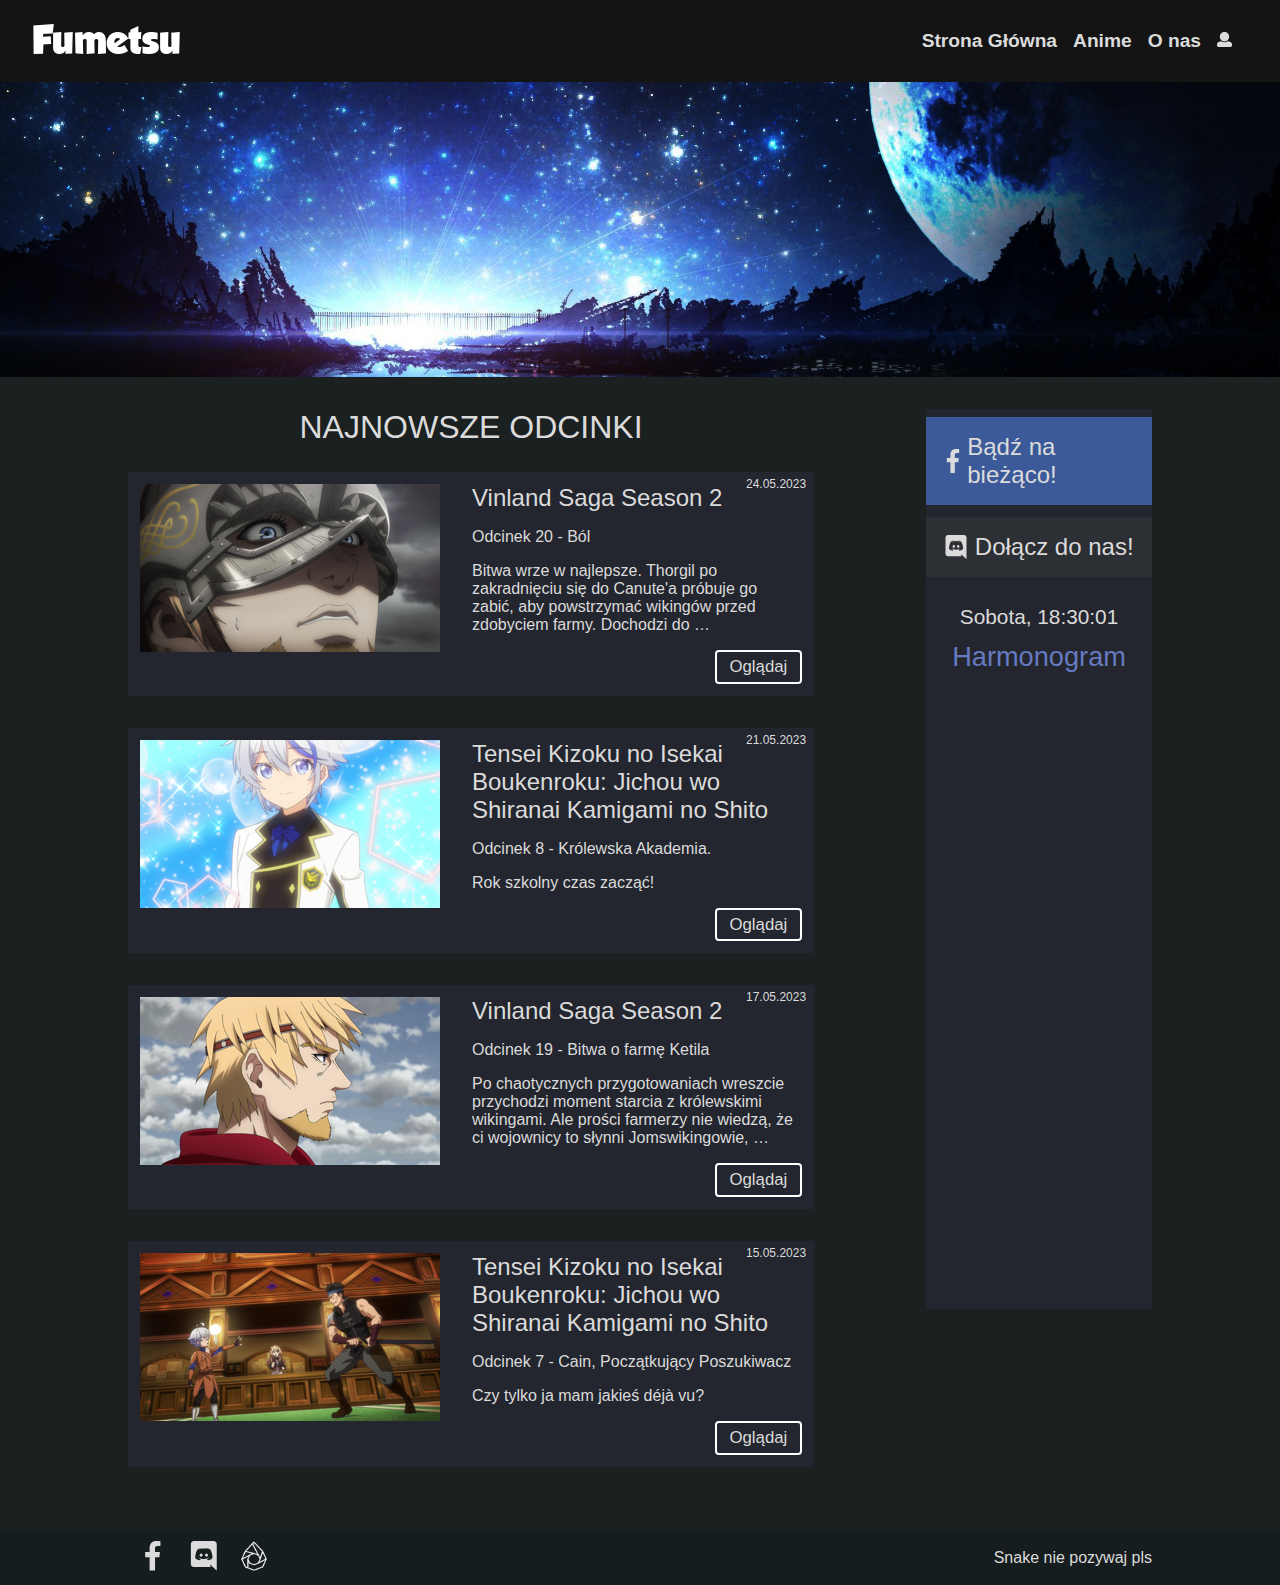
==== index.html @ 69e77e18 "Fix title" ====
<!DOCTYPE html>
<html lang="pl-PL">
<head>
    <meta charset="UTF-8">
    <meta http-equiv="X-UA-Compatible" content="IE=edge">
    <meta name="viewport" content="width=device-width, initial-scale=1.0">
    <title>Fumetsu</title>
    <link rel="stylesheet" href="styles.css">
</head>
<body>
    <div class="wrapper-column">
        <nav class="wrapper-row">
            <div class="wrapper-row">
                <a class="wrapper-row b-hov" href="#">
                    <img src="img/logo.png" alt="Logo">
                </a>
            </div>

            <ul class="wrapper-row">
                <li><a href="#">Strona Główna</a></li>
                <li><a href="#">Anime</a></li>
                <li><a href="#">O nas</a></li>
                <li class="dropdown-icon"><a href="#"><svg role="img" viewBox="0 0 512 512"><path fill="currentColor" d="M256 0c88.366 0 
                    160 71.634 160 160s-71.634 160-160 160S96 248.366 96 160 167.634 0 256 0zm183.283 
                    333.821l-71.313-17.828c-74.923 53.89-165.738 41.864-223.94 0l-71.313 17.828C29.981 
                    344.505 0 382.903 0 426.955V464c0 26.51 21.49 48 48 48h416c26.51 0 
                    48-21.49 48-48v-37.045c0-44.052-29.981-82.45-72.717-93.134z"></path></svg></a>
                    
                    <div class="wrapper-column dropdown">
                        <div class="wrapper-column">
                            <a href="#">Login</a>
                            <a href="#">Rejestracja</a>
                        </div>
                    </div>               
                </li>              
            </ul>

            <ul class="burger">
                <li class="dropdown-icon"><a href="#"><svg role="img" viewBox="0 0 448 512"><path fill="currentColor"
                    d="M16 132h416c8.837 0 16-7.163 16-16V76c0-8.837-7.163-16-16-16H16C7.163 60 0 67.163 0 76v40c0 
                    8.837 7.163 16 16 16zm0 160h416c8.837 0 16-7.163 16-16v-40c0-8.837-7.163-16-16-16H16c-8.837 0-16 
                    7.163-16 16v40c0 8.837 7.163 16 16 16zm0 160h416c8.837 0 16-7.163 16-16v-40c0-8.837-7.163-16-16-16H16c-8.837
                    0-16 7.163-16 16v40c0 8.837 7.163 16 16 16z"></path></svg></a>
                
                    <div class="wrapper-column dropdown-burger">
                        <div class="wrapper-column">
                            <a href="#">Strona Główna</a>
                            <a href="#">Anime</a>
                            <a href="#">O nas</a>
                            <a href="#"><svg role="img" viewBox="0 0 512 512"><path fill="currentColor" d="M256 0c88.366 0 
                                160 71.634 160 160s-71.634 160-160 160S96 248.366 96 160 167.634 0 256 0zm183.283 
                                333.821l-71.313-17.828c-74.923 53.89-165.738 41.864-223.94 0l-71.313 17.828C29.981 
                                344.505 0 382.903 0 426.955V464c0 26.51 21.49 48 48 48h416c26.51 0 
                                48-21.49 48-48v-37.045c0-44.052-29.981-82.45-72.717-93.134z"></path></svg></a>
                        </div>
                    </div>          
                </li>
            </ul>
        </nav>

        <div class="wrapper-row banner">
            <img src="img/banner.png" alt="Banner">
        </div>

        <main class="wrapper-row">
            <div class="wrapper-column left">
                <h2>NAJNOWSZE ODCINKI</h2>

                <div class="wrapper-column cards">
                    <div class="wrapper-row card">
                        <img src="img/card1.png" alt="Card1">

                        <div class="wrapper-column text">
                            <a class="big" href="#">Vinland Saga Season 2</a>
                            <span class="small">Odcinek 20 - Ból</span>
                            <span class="small">Bitwa wrze w najlepsze. Thorgil po zakradnięciu się do Canute'a próbuje go zabić, aby powstrzymać wikingów przed zdobyciem farmy. Dochodzi do …
                            </span>
                            <a class="watch" href="#">Oglądaj</a>
                        </div>

                        <div class="card-date">
                            24.05.2023
                        </div>
                    </div>

                    <div class="wrapper-row card">
                        <img src="img/card2.png" alt="Card2">

                        <div class="wrapper-column text">
                            <a class="big" href="#">Tensei Kizoku no Isekai Boukenroku: Jichou wo Shiranai Kamigami no Shito</a>
                            <span class="small">Odcinek 8 - Królewska Akademia.</span>
                            <span class="small">Rok szkolny czas zacząć!
                            </span>
                            <a class="watch" href="#">Oglądaj</a>
                        </div>

                        <div class="card-date">
                            21.05.2023
                        </div>
                    </div>

                    <div class="wrapper-row card">
                        <img src="img/card3.png" alt="Card3">

                        <div class="wrapper-column text">
                            <a class="big" href="#">Vinland Saga Season 2</a>
                            <span class="small">Odcinek 19 - Bitwa o farmę Ketila</span>
                            <span class="small">Po chaotycznych przygotowaniach wreszcie przychodzi moment starcia z królewskimi wikingami. Ale prości farmerzy nie wiedzą, że ci wojownicy to słynni Jomswikingowie, …
                            </span>
                            <a class="watch" href="#">Oglądaj</a>
                        </div>

                        <div class="card-date">
                            17.05.2023
                        </div>
                    </div>

                    <div class="wrapper-row card">
                        <img src="img/card4.png" alt="Card4">

                        <div class="wrapper-column text">
                            <a class="big" href="#">Tensei Kizoku no Isekai Boukenroku: Jichou wo Shiranai Kamigami no Shito</a>
                            <span class="small">Odcinek 7 - Cain, Początkujący Poszukiwacz</span>
                            <span class="small">Czy tylko ja mam jakieś déjà vu?
                            </span>
                            <a class="watch" href="#">Oglądaj</a>
                        </div>

                        <div class="card-date">
                            15.05.2023
                        </div>
                    </div>
                </div>
            </div>

           
            <div class="wrapper-column right">
                <a class="wrapper-row r-hov" href="https://www.facebook.com/fumetsusubs/" target="_blank">
                    <div class="wrapper-row facebook">
                        <svg role="img" viewBox="0 0 264 512"><path fill="currentColor" d="M76.7 512V283H0v-91h76.7v-71.7C76.7 
                            42.4 124.3 0 193.8 0c33.3 0 61.9 2.5 70.2
                            3.6V85h-48.2c-37.8 0-45.1 18-45.1 44.3V192H256l-11.7 91h-73.6v229"></path></svg>
                        <span>Bądź na bieżąco!</span>
                    </div>
                </a>

                <a class="wrapper-row r-hov " href="https://discord.com/invite/t5phVKT" target="_blank">
                    <div class="wrapper-row discord">
                        <svg role="img" viewBox="0 0 448 512"><path fill="currentColor" d="M297.216 243.2c0 15.616-11.52
                            28.416-26.112 28.416-14.336 0-26.112-12.8-26.112-28.416s11.52-28.416 26.112-28.416c14.592
                            0 26.112 12.8 26.112 28.416zm-119.552-28.416c-14.592 0-26.112 12.8-26.112 28.416s11.776
                            28.416 26.112 28.416c14.592 0 26.112-12.8 26.112-28.416.256-15.616-11.52-28.416-26.112-28.416zM448 
                            52.736V512c-64.494-56.994-43.868-38.128-118.784-107.776l13.568 47.36H52.48C23.552 451.584 0 428.032
                            0 398.848V52.736C0 23.552 23.552 0 52.48 0h343.04C424.448 0 448 23.552 448 52.736zm-72.96
                            242.688c0-82.432-36.864-149.248-36.864-149.248-36.864-27.648-71.936-26.88-71.936-26.88l-3.584
                            4.096c43.52 13.312 63.744 32.512 63.744 32.512-60.811-33.329-132.244-33.335-191.232-7.424-9.472
                            4.352-15.104 7.424-15.104 7.424s21.248-20.224 67.328-33.536l-2.56-3.072s-35.072-.768-71.936
                            26.88c0 0-36.864 66.816-36.864 149.248 0 0 21.504 37.12 78.08 38.912 0 0 9.472-11.52
                            17.152-21.248-32.512-9.728-44.8-30.208-44.8-30.208 3.766 2.636 9.976 6.053 10.496 6.4
                            43.21 24.198 104.588 32.126 159.744 8.96 8.96-3.328 18.944-8.192 29.44-15.104 0 0-12.8 
                            20.992-46.336 30.464 7.68 9.728 16.896 20.736 16.896 20.736 56.576-1.792 78.336-38.912
                            78.336-38.912z"></path></svg>
                        <span>Dołącz do nas!</span>
                    </div>
                </a>
            

                <div class="wrapper-row time">
                    <span>Sobota, 18:30:01</span>
                </div>
                
                <div class="wrapper-row harm">
                    <span>Harmonogram</span>
                </div>
            </div>
        </main>

        <footer class="wrapper-row">
            <div class="wrapper-row">
                <ul class="wrapper-row socials">
                    <li><a class="foot-fb" href="https://www.facebook.com/fumetsusubs/" target="_blank"><svg role="img"
                        viewBox="0 0 264 512"><path fill="currentColor" 
                        d="M76.7 512V283H0v-91h76.7v-71.7C76.7 42.4 124.3 0 193.8 0c33.3 0 61.9 2.5 70.2 3.6V85h-48.2c-37.8
                        0-45.1 18-45.1 44.3V192H256l-11.7 91h-73.6v229"></path></svg>                  
                    </a></li>

                    <li><a class="foot-dc" href="https://discord.com/invite/t5phVKT" target="_blank"><svg role="img" 
                        viewBox="0 0 448 512"><path fill="currentColor" d="M297.216 243.2c0
                        15.616-11.52 28.416-26.112 28.416-14.336 0-26.112-12.8-26.112-28.416s11.52-28.416
                        26.112-28.416c14.592 0 26.112 12.8 26.112 28.416zm-119.552-28.416c-14.592 0-26.112 12.8-26.112
                        28.416s11.776 28.416 26.112 28.416c14.592 0 26.112-12.8
                        26.112-28.416.256-15.616-11.52-28.416-26.112-28.416zM448 
                        52.736V512c-64.494-56.994-43.868-38.128-118.784-107.776l13.568 47.36H52.48C23.552 451.584 0 
                        428.032 0 398.848V52.736C0 23.552 23.552 0 52.48 0h343.04C424.448 0 448 23.552 448 52.736zm-72.96
                        242.688c0-82.432-36.864-149.248-36.864-149.248-36.864-27.648-71.936-26.88-71.936-26.88l-3.584
                        4.096c43.52 13.312 63.744 32.512 63.744 32.512-60.811-33.329-132.244-33.335-191.232-7.424-9.472 
                        4.352-15.104 7.424-15.104 7.424s21.248-20.224 67.328-33.536l-2.56-3.072s-35.072-.768-71.936
                        26.88c0 0-36.864 66.816-36.864 149.248 0 0 21.504 37.12 78.08 38.912 0 0
                        9.472-11.52 17.152-21.248-32.512-9.728-44.8-30.208-44.8-30.208 3.766 2.636 9.976 6.053
                        10.496 6.4 43.21 24.198 104.588 32.126 159.744 8.96 8.96-3.328 18.944-8.192 29.44-15.104 0
                        0-12.8 20.992-46.336 30.464 7.68 9.728 16.896 20.736 16.896 20.736 56.576-1.792 78.336-38.912
                        78.336-38.912z"></path></svg>
                    </a></li>

                    <li><a class="foot-pa" href="https://patronite.pl/fumetsu" target="_blank">
                        <img src="img/patronite.png" alt="Patronite">
                    </a></li>
                </ul>
            </div>

            <div class="wrapper-row legal">
                Snake nie pozywaj pls
            </div>
        </footer>
    </div>

</body>
</html>
---- styles.css ----
html {
    box-sizing: border-box;
}

*, *::before, *::after {
    box-sizing: inherit;
    color: #dbdbdb;
    font-family: Roboto, Impact, Haettenschweiler, 'Arial Narrow Bold', sans-serif;
}

a, a:visited, a:hover, a:active {
    text-decoration: none;
    color: #dbdbdb;
}

ul {
    list-style: none;
    padding: 0;
    margin: 0;
}

body {
    padding: 0;
    margin: 0;
    height: 100vh;
    max-width: 100vw;
}

.wrapper-column {
    display: flex;
    flex-direction: column;
}

.wrapper-row {
    display: flex;
    flex-direction: row;
}

nav {
    background-color: #141414;
    padding: 0.70rem 3rem 0.70rem 2rem;
    justify-content: space-between;
}

nav > ul, .burger {
    align-items: center;
    gap: 1rem;
}

nav > ul li, .burger li {
    font-weight: bold;
    font-size: 1.2rem;
}

nav > ul li a:hover{
    color: #7289DA;
}

nav > ul li svg {
    width:15px; 
    height: 15px;
}

.burger li svg {
    width: 1.5rem;
    height: 1.5rem;
}

nav > ul li a svg path:hover {
    color: #7289DA;
}

.dropdown-icon:hover .dropdown {
    display: flex;
}

.dropdown {
    position: absolute;
    transform: translateX(-6rem);
    display: none;
    background-color: #23262E;
    z-index: 1000;
}

.dropdown-burger {
    position: absolute;
    display: none;
    background-color: #141414;
    width: 100%;
    padding: 1rem;
    text-align: center;
    left: 0;
}

.dropdown-burger div {
    gap: 1rem;
}

.dropdown a {
    background-color: #23262E;
    padding: 0.5rem 2rem 0.5rem 0.5rem;
}

.dropdown div {
    gap: 0.5rem;
}

.dropdown div a {
    font-weight: lighter;
}

.burger {
    display: none;
}

.banner img {
    max-width: 100%;
}

.b-hov:hover {
    opacity: .8;
}

main {
    background-color: #1B2021;
    padding: 2em 10% 4rem ;
    justify-content: space-between;
    gap: 7rem;
}

h2 {
    font-size: 2rem;
    margin-top: 0;
    font-weight: normal;
    align-self: center;
}

.left {
    flex: 1 1 auto;
    max-width: 67%;
}

.cards {
    gap: 2rem;
}

.card {
    background-color:#23262E;
    flex: 0 0 auto;
    max-width: 100%;
    padding: 0.75rem;
    gap: 2rem;
    flex-wrap: wrap;
    position: relative;
}

.card img {
    flex: 0 1 auto;
    align-self: flex-start;
    min-width: 0;
}

.text {
    gap: 1rem;
    flex: 1;
}

.big {
    font-size: 1.5rem;
    max-width: 90%;
}

.card a.watch {
    flex: 0 1 0;
    max-width: fit-content;
    align-self: flex-end;
    justify-self: flex-end;
    background-color: transparent;
    border: 2px solid white;
    color: #dbdbdb;
    font-size: 1.05rem;
    border-radius: 4px;
    padding: 0.3rem 0.8rem;
    
}

.card a.watch:hover {
    border-color: #2b4294;
}

.card-date {
    position: absolute;
    right: 0.5rem;
    top: 0.3rem;
    font-size: 0.75rem;
}

@media only screen and (max-width: 960px) {
    .card-date {
        display: none;
    }
}


.right {
    background-color: #23262E;
    flex: 1 1 auto;
    max-width: 32%;
    max-height: 100vh;
    padding: 0.5rem 0;
    gap: 0.75rem;
}

.facebook, .discord, .time, .harm{
    flex: 1 1 0;
    background-color: #3C5A99;
    padding: 1rem;
    gap: 0.2rem;
    justify-content: center;
    align-items: center;
}

.facebook span, .discord span{
    font-size: 1.5rem;
}

.r-hov:hover {
   background-color: #7289DA;
   opacity: .8;
}

.discord {
    background-color: #2C2F33;
    gap: 0.4rem;
}

.time, .harm  {
    background-color: inherit;
    font-size: 1.3rem;
    padding-bottom: 0;
    flex: 0 1 0;
}

.harm {
    padding-top: 0;
    font-size: 1.7rem;
}

.harm span {
    color: #667ac1;;
}

.right svg {
    height: 1.5rem;
    width: 1.5rem;
}

footer {
    background-color: #161d1f;
    justify-content: space-between;
    padding: 0 8rem;
}

.socials {
    align-items: center;
}

.socials svg, .socials img {
    width: 1.85rem; 
    height: 1.85rem;
}

.socials a {
    display: block;
    padding: 0.65rem 0.65rem;
}

.foot-fb:hover {
    background-color: #3C5A99;
}

.foot-dc:hover {
    background-color: #2C2F33;
}

.foot-pa:hover {
    background-color: #ed1b2d;
}

.legal {
    align-items: center;
}

@media only screen and (max-width: 680px) {
    .right, .legal {
        display: none;
    }

    main {
        justify-content: center;
    }

    .left{
        align-items: center;
    }

    h2, nav ul li {
        text-align: center;
    }

    footer {
        justify-content: center;
        align-items: center;
        padding: 0;
    }

    nav ul.wrapper-row{
        display: none;
    }

    .card {
        overflow: hidden;
        justify-content: center;
        align-items: center;
    }

    .card img {
        flex-shrink:0;
        max-width:100%;
        max-height:100%
    }

    .burger {
        display: flex;
    }

    .dropdown-icon:hover .dropdown-burger {
        display: flex;
    }
}
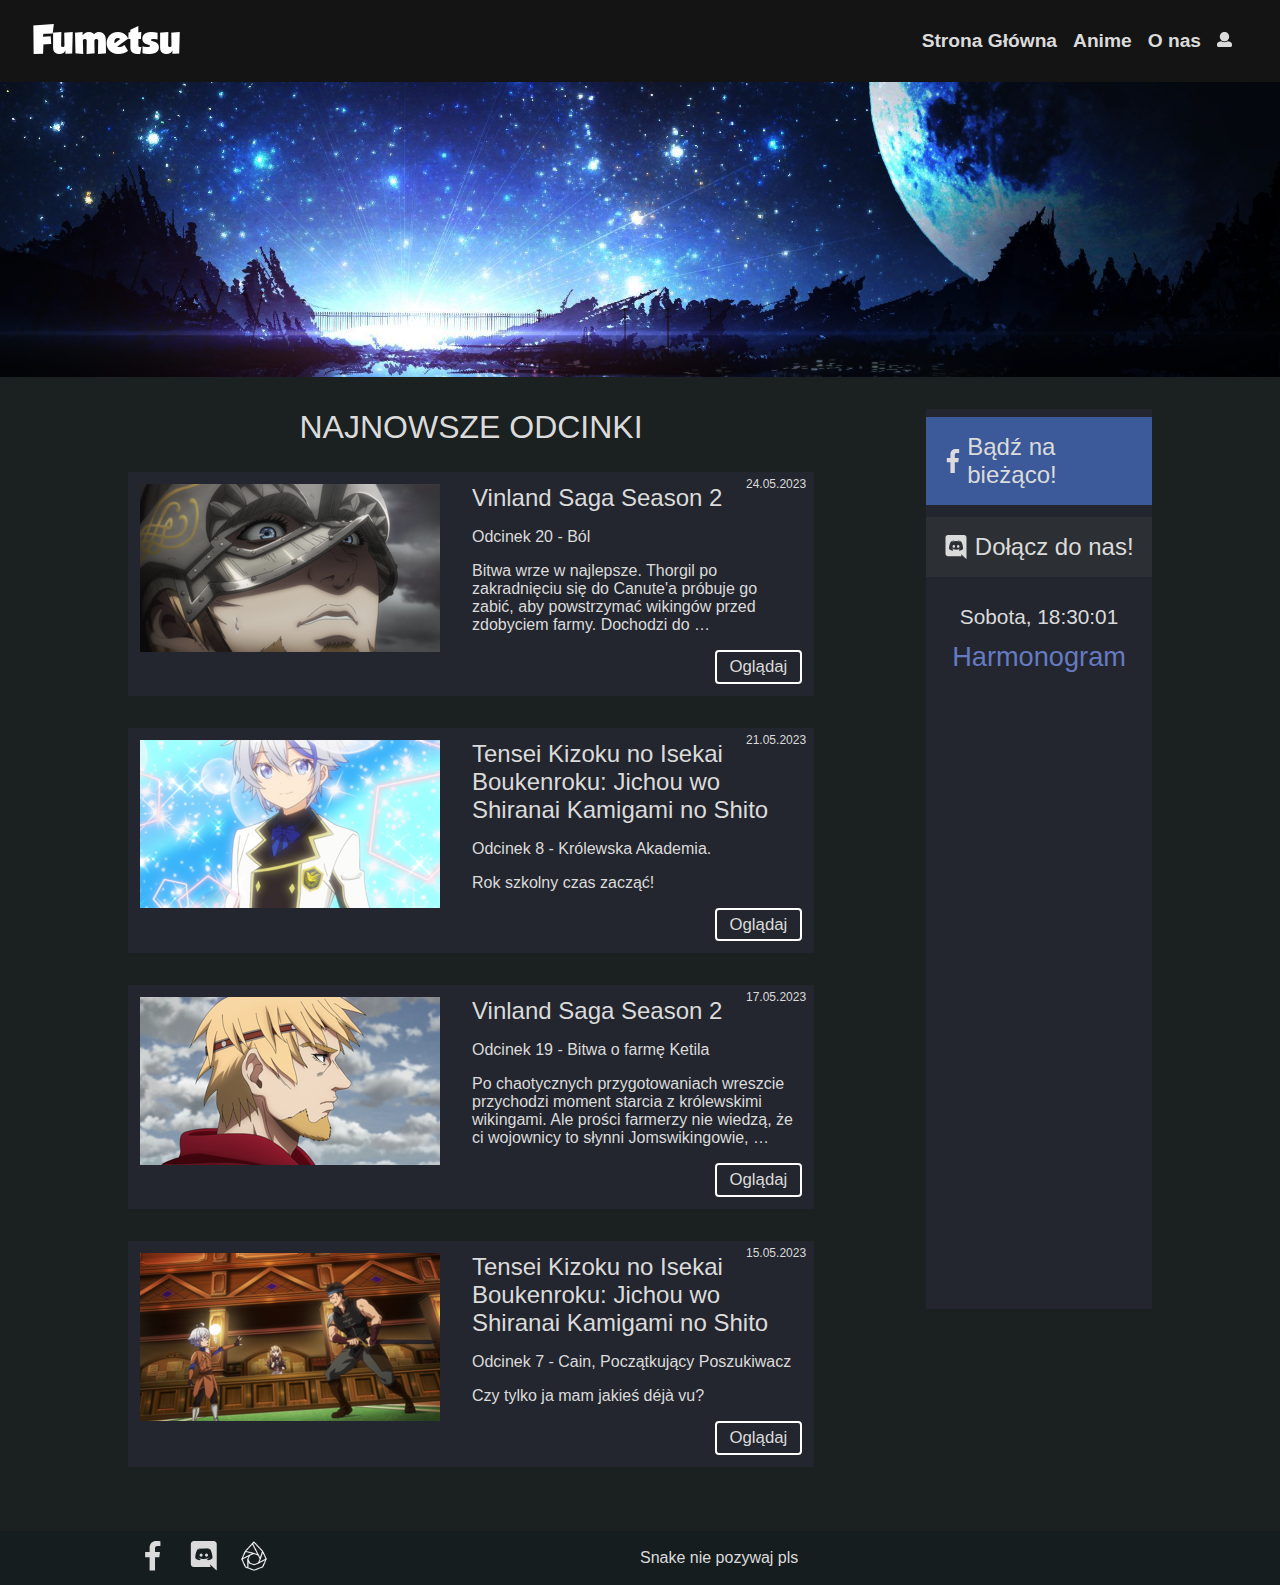
==== commit f7e40f7d: "Fix site scaling" ====
--- a/index.html
+++ b/index.html
@@ -7,17 +7,17 @@
     <title>Fumetsu</title>
     <link rel="stylesheet" href="styles.css">
 </head>
-<body>
+<body class="wrapper-column">
     <div class="wrapper-column">
         <nav class="wrapper-row">
             <div class="wrapper-row">
-                <a class="wrapper-row b-hov" href="#">
+                <a class="wrapper-row b-hov" href="index.html">
                     <img src="img/logo.png" alt="Logo">
                 </a>
             </div>
 
             <ul class="wrapper-row">
-                <li><a href="#">Strona Główna</a></li>
+                <li><a href="index.html">Strona Główna</a></li>
                 <li><a href="#">Anime</a></li>
                 <li><a href="#">O nas</a></li>
                 <li class="dropdown-icon"><a href="#"><svg role="img" viewBox="0 0 512 512"><path fill="currentColor" d="M256 0c88.366 0 
@@ -71,11 +71,11 @@
                         <img src="img/card1.png" alt="Card1">
 
                         <div class="wrapper-column text">
-                            <a class="big" href="#">Vinland Saga Season 2</a>
+                            <a class="big" href="VinlandSagaSeason2.html">Vinland Saga Season 2</a>
                             <span class="small">Odcinek 20 - Ból</span>
                             <span class="small">Bitwa wrze w najlepsze. Thorgil po zakradnięciu się do Canute'a próbuje go zabić, aby powstrzymać wikingów przed zdobyciem farmy. Dochodzi do …
                             </span>
-                            <a class="watch" href="#">Oglądaj</a>
+                            <a class="watch" href="VinlandSagaSeason2.html">Oglądaj</a>
                         </div>
 
                         <div class="card-date">
@@ -103,11 +103,11 @@
                         <img src="img/card3.png" alt="Card3">
 
                         <div class="wrapper-column text">
-                            <a class="big" href="#">Vinland Saga Season 2</a>
+                            <a class="big" href="VinlandSagaSeason2.html">Vinland Saga Season 2</a>
                             <span class="small">Odcinek 19 - Bitwa o farmę Ketila</span>
                             <span class="small">Po chaotycznych przygotowaniach wreszcie przychodzi moment starcia z królewskimi wikingami. Ale prości farmerzy nie wiedzą, że ci wojownicy to słynni Jomswikingowie, …
                             </span>
-                            <a class="watch" href="#">Oglądaj</a>
+                            <a class="watch" href="VinlandSagaSeason2.html">Oglądaj</a>
                         </div>
 
                         <div class="card-date">
--- a/styles.css
+++ b/styles.css
@@ -22,8 +22,12 @@
 body {
     padding: 0;
     margin: 0;
-    height: 100vh;
+    min-height: 100vh;
     max-width: 100vw;
+}
+
+body div {
+    flex: 1;
 }
 
 .wrapper-column {
@@ -115,6 +119,7 @@
 
 .banner img {
     max-width: 100%;
+    flex: 1;
 }
 
 .b-hov:hover {
@@ -126,6 +131,7 @@
     padding: 2em 10% 4rem ;
     justify-content: space-between;
     gap: 7rem;
+    flex: 1;
 }
 
 h2 {
@@ -184,8 +190,12 @@
     
 }
 
-.card a.watch:hover {
+.card a.watch:hover{
     border-color: #2b4294;
+}
+
+.text a.big:hover {
+    color: #2b4294;
 }
 
 .card-date {
@@ -194,13 +204,6 @@
     top: 0.3rem;
     font-size: 0.75rem;
 }
-
-@media only screen and (max-width: 960px) {
-    .card-date {
-        display: none;
-    }
-}
-
 
 .right {
     background-color: #23262E;
@@ -291,9 +294,17 @@
     align-items: center;
 }
 
-@media only screen and (max-width: 680px) {
-    .right, .legal {
+@media only screen and (max-width: 960px) {
+    .card-date {
         display: none;
+    }
+
+    .right {
+        display: none;
+    }
+
+    .left {
+        max-width: 100%;
     }
 
     main {
@@ -306,6 +317,25 @@
 
     h2, nav ul li {
         text-align: center;
+    }
+
+    .card {
+        overflow: hidden;
+        justify-content: center;
+        align-items: center;
+    }
+
+    .card img {
+        flex-shrink:0;
+        max-width:100%;
+        max-height:100%
+    }
+}
+
+
+@media only screen and (max-width: 680px) {
+    .legal {
+        display: none;
     }
 
     footer {
@@ -318,18 +348,6 @@
         display: none;
     }
 
-    .card {
-        overflow: hidden;
-        justify-content: center;
-        align-items: center;
-    }
-
-    .card img {
-        flex-shrink:0;
-        max-width:100%;
-        max-height:100%
-    }
-
     .burger {
         display: flex;
     }
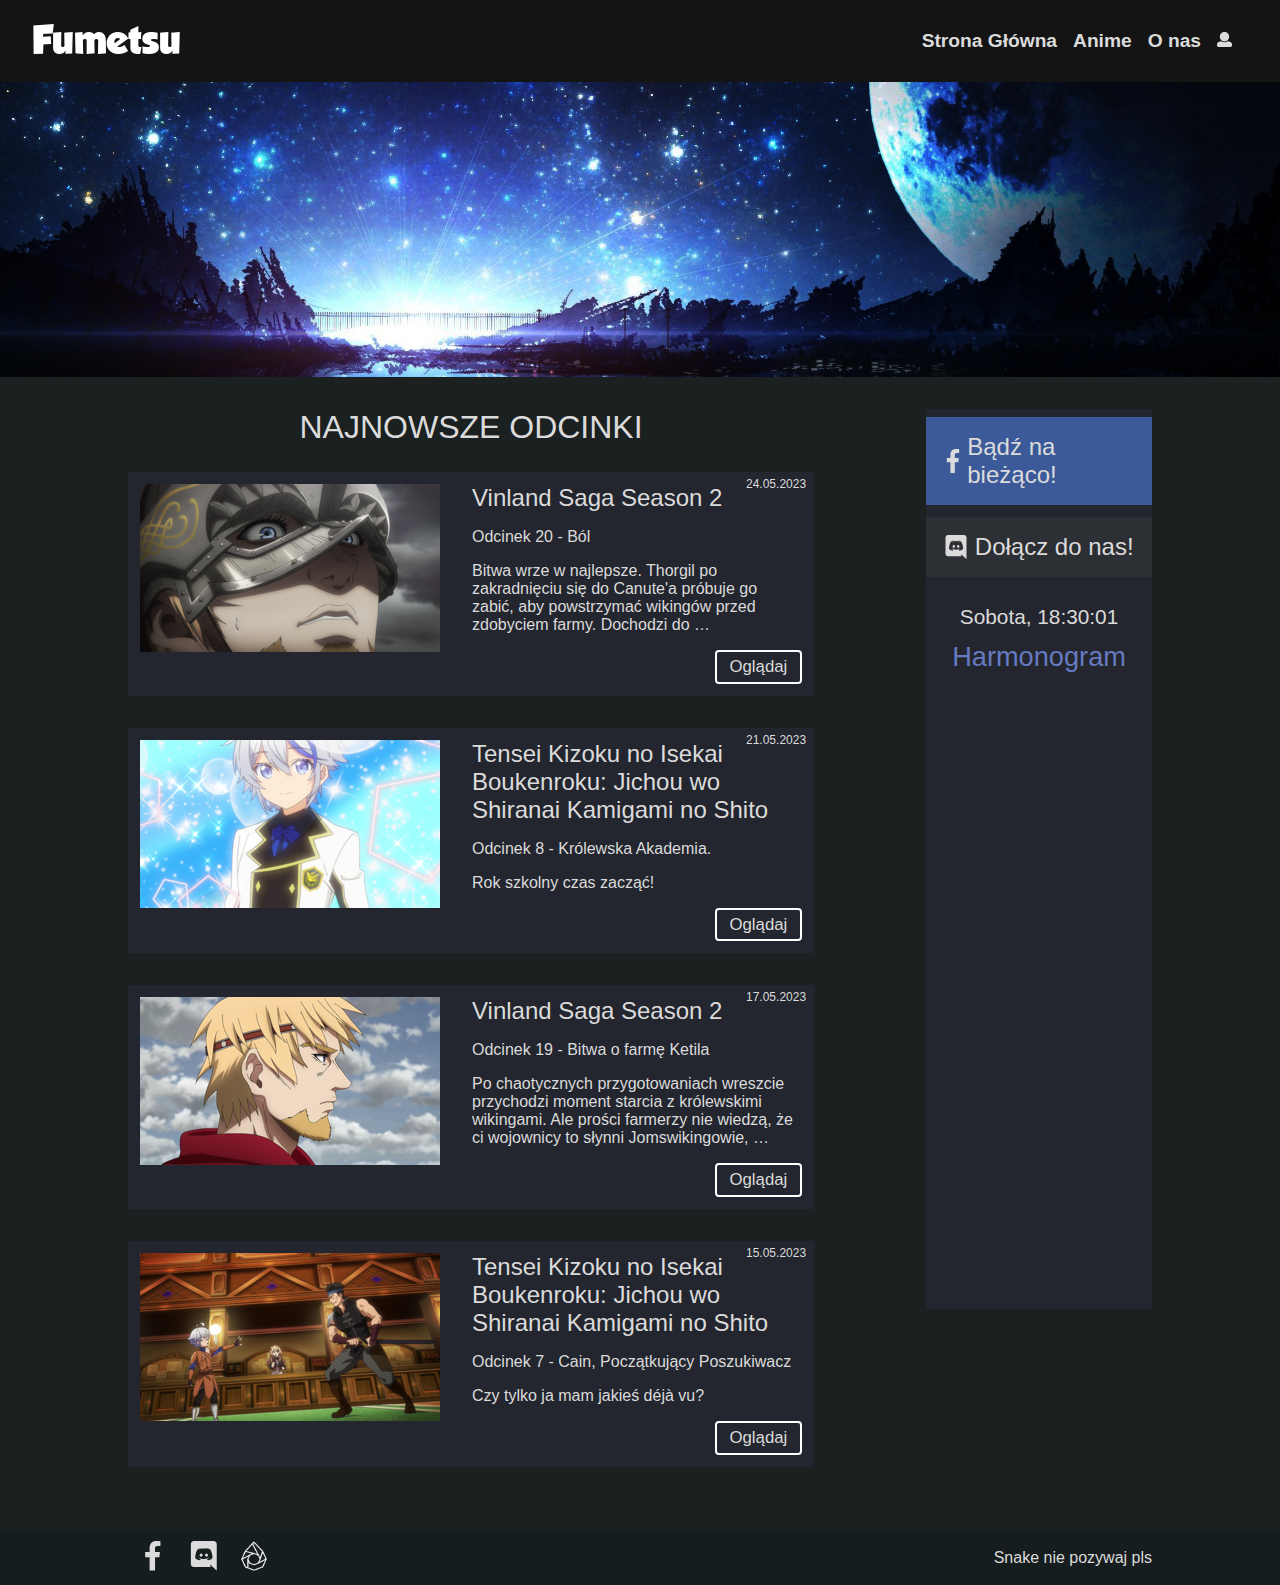
==== commit 7a7e7175: "Fix footer elements align" ====
--- a/index.html
+++ b/index.html
@@ -87,11 +87,11 @@
                         <img src="img/card2.png" alt="Card2">
 
                         <div class="wrapper-column text">
-                            <a class="big" href="#">Tensei Kizoku no Isekai Boukenroku: Jichou wo Shiranai Kamigami no Shito</a>
+                            <a class="big" href="TenseiKizokuNoIsekaiBoukenroku.html">Tensei Kizoku no Isekai Boukenroku: Jichou wo Shiranai Kamigami no Shito</a>
                             <span class="small">Odcinek 8 - Królewska Akademia.</span>
                             <span class="small">Rok szkolny czas zacząć!
                             </span>
-                            <a class="watch" href="#">Oglądaj</a>
+                            <a class="watch" href="TenseiKizokuNoIsekaiBoukenroku.html">Oglądaj</a>
                         </div>
 
                         <div class="card-date">
@@ -119,11 +119,11 @@
                         <img src="img/card4.png" alt="Card4">
 
                         <div class="wrapper-column text">
-                            <a class="big" href="#">Tensei Kizoku no Isekai Boukenroku: Jichou wo Shiranai Kamigami no Shito</a>
+                            <a class="big" href="TenseiKizokuNoIsekaiBoukenroku.html">Tensei Kizoku no Isekai Boukenroku: Jichou wo Shiranai Kamigami no Shito</a>
                             <span class="small">Odcinek 7 - Cain, Początkujący Poszukiwacz</span>
                             <span class="small">Czy tylko ja mam jakieś déjà vu?
                             </span>
-                            <a class="watch" href="#">Oglądaj</a>
+                            <a class="watch" href="TenseiKizokuNoIsekaiBoukenroku.html">Oglądaj</a>
                         </div>
 
                         <div class="card-date">
@@ -176,7 +176,6 @@
         </main>
 
         <footer class="wrapper-row">
-            <div class="wrapper-row">
                 <ul class="wrapper-row socials">
                     <li><a class="foot-fb" href="https://www.facebook.com/fumetsusubs/" target="_blank"><svg role="img"
                         viewBox="0 0 264 512"><path fill="currentColor" 
@@ -206,7 +205,6 @@
                         <img src="img/patronite.png" alt="Patronite">
                     </a></li>
                 </ul>
-            </div>
 
             <div class="wrapper-row legal">
                 Snake nie pozywaj pls
--- a/styles.css
+++ b/styles.css
@@ -292,6 +292,7 @@
 
 .legal {
     align-items: center;
+    justify-content: flex-end;
 }
 
 @media only screen and (max-width: 960px) {
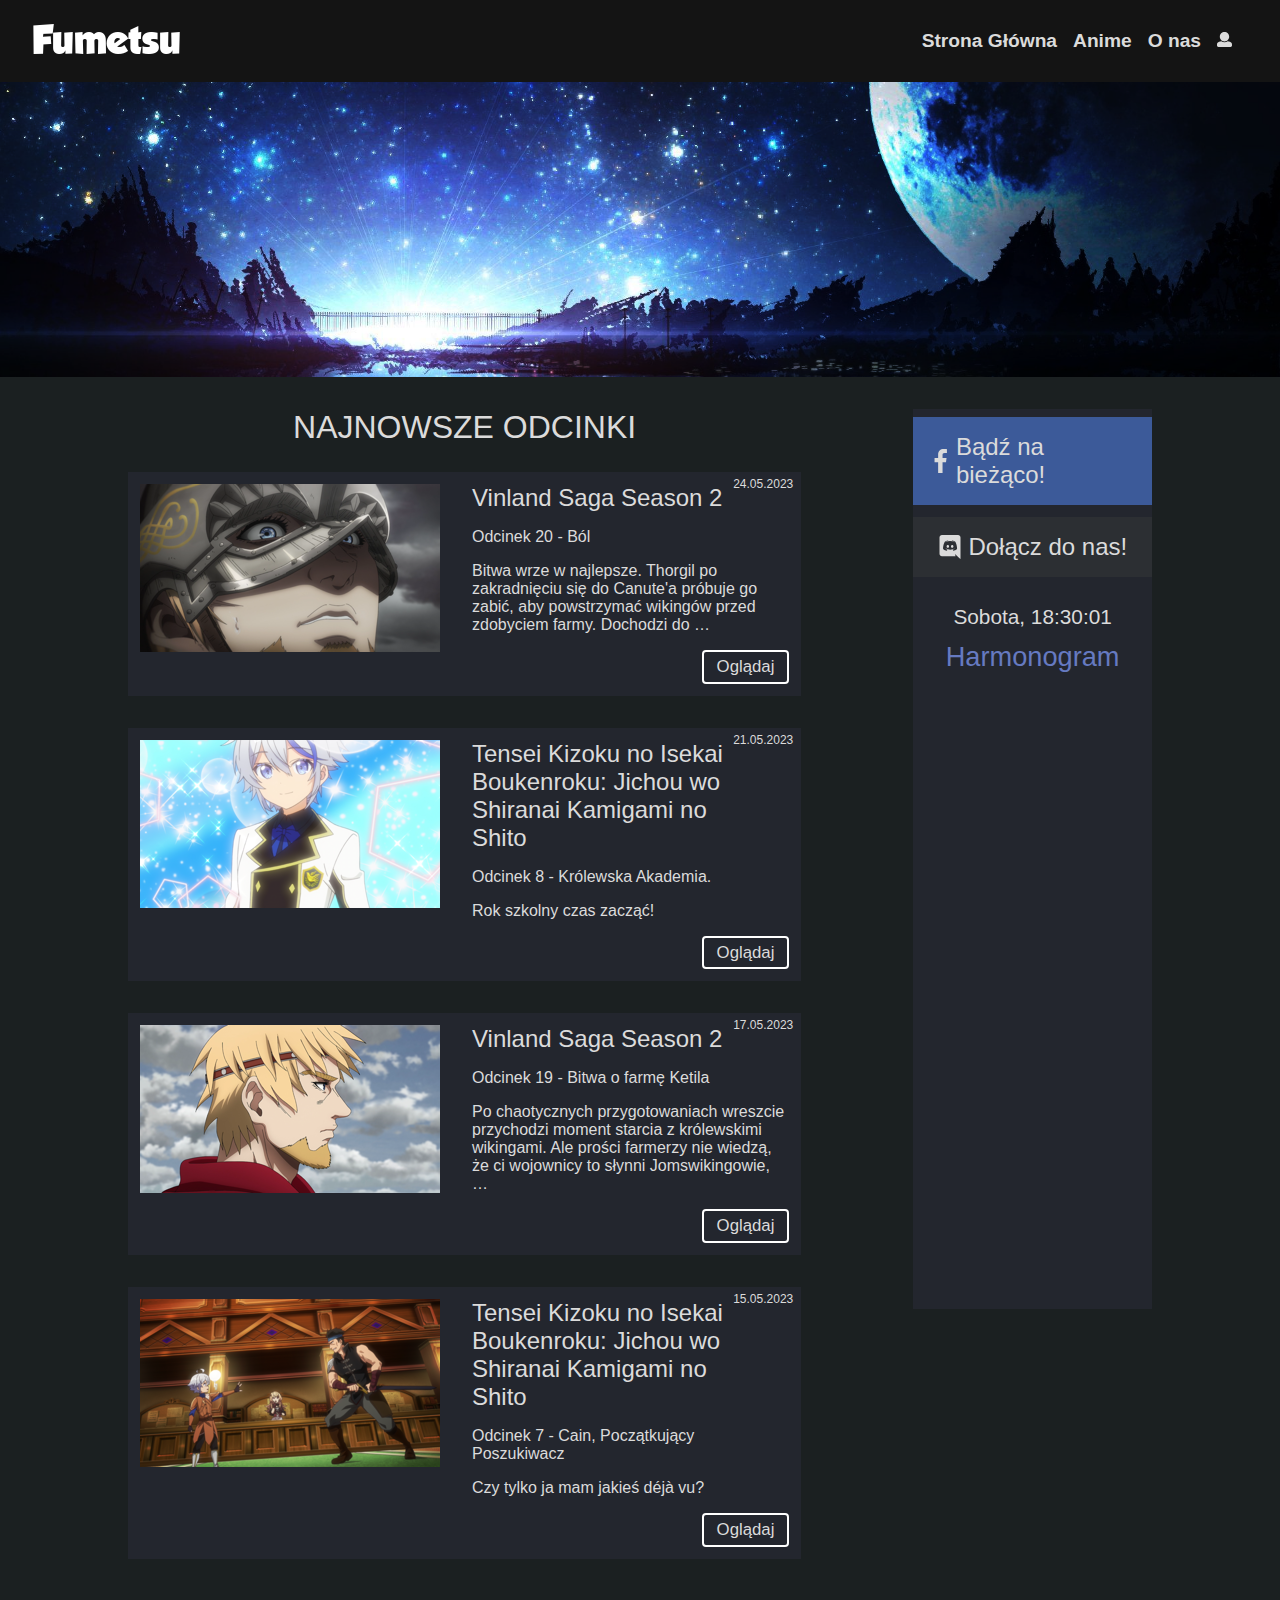
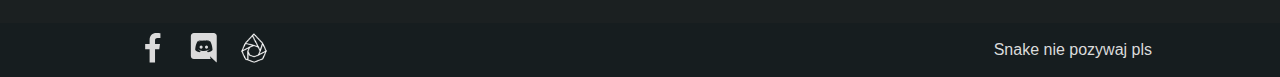
==== commit 933676f6: "Add link to login page" ====
--- a/index.html
+++ b/index.html
@@ -19,7 +19,7 @@
             <ul class="wrapper-row">
                 <li><a href="index.html">Strona Główna</a></li>
                 <li><a href="#">Anime</a></li>
-                <li><a href="#">O nas</a></li>
+                <li><a href="about.html">O nas</a></li>
                 <li class="dropdown-icon"><a href="#"><svg role="img" viewBox="0 0 512 512"><path fill="currentColor" d="M256 0c88.366 0 
                     160 71.634 160 160s-71.634 160-160 160S96 248.366 96 160 167.634 0 256 0zm183.283 
                     333.821l-71.313-17.828c-74.923 53.89-165.738 41.864-223.94 0l-71.313 17.828C29.981 
@@ -28,7 +28,7 @@
                     
                     <div class="wrapper-column dropdown">
                         <div class="wrapper-column">
-                            <a href="#">Login</a>
+                            <a href="login.html">Login</a>
                             <a href="#">Rejestracja</a>
                         </div>
                     </div>               
@@ -44,9 +44,9 @@
                 
                     <div class="wrapper-column dropdown-burger">
                         <div class="wrapper-column">
-                            <a href="#">Strona Główna</a>
+                            <a href="index.html">Strona Główna</a>
                             <a href="#">Anime</a>
-                            <a href="#">O nas</a>
+                            <a href="about.html">O nas</a>
                             <a href="#"><svg role="img" viewBox="0 0 512 512"><path fill="currentColor" d="M256 0c88.366 0 
                                 160 71.634 160 160s-71.634 160-160 160S96 248.366 96 160 167.634 0 256 0zm183.283 
                                 333.821l-71.313-17.828c-74.923 53.89-165.738 41.864-223.94 0l-71.313 17.828C29.981 
--- a/styles.css
+++ b/styles.css
@@ -143,7 +143,7 @@
 
 .left {
     flex: 1 1 auto;
-    max-width: 67%;
+    width: 67%;
 }
 
 .cards {
@@ -209,7 +209,7 @@
     background-color: #23262E;
     flex: 1 1 auto;
     max-width: 32%;
-    max-height: 100vh;
+    height: 100vh;
     padding: 0.5rem 0;
     gap: 0.75rem;
 }
